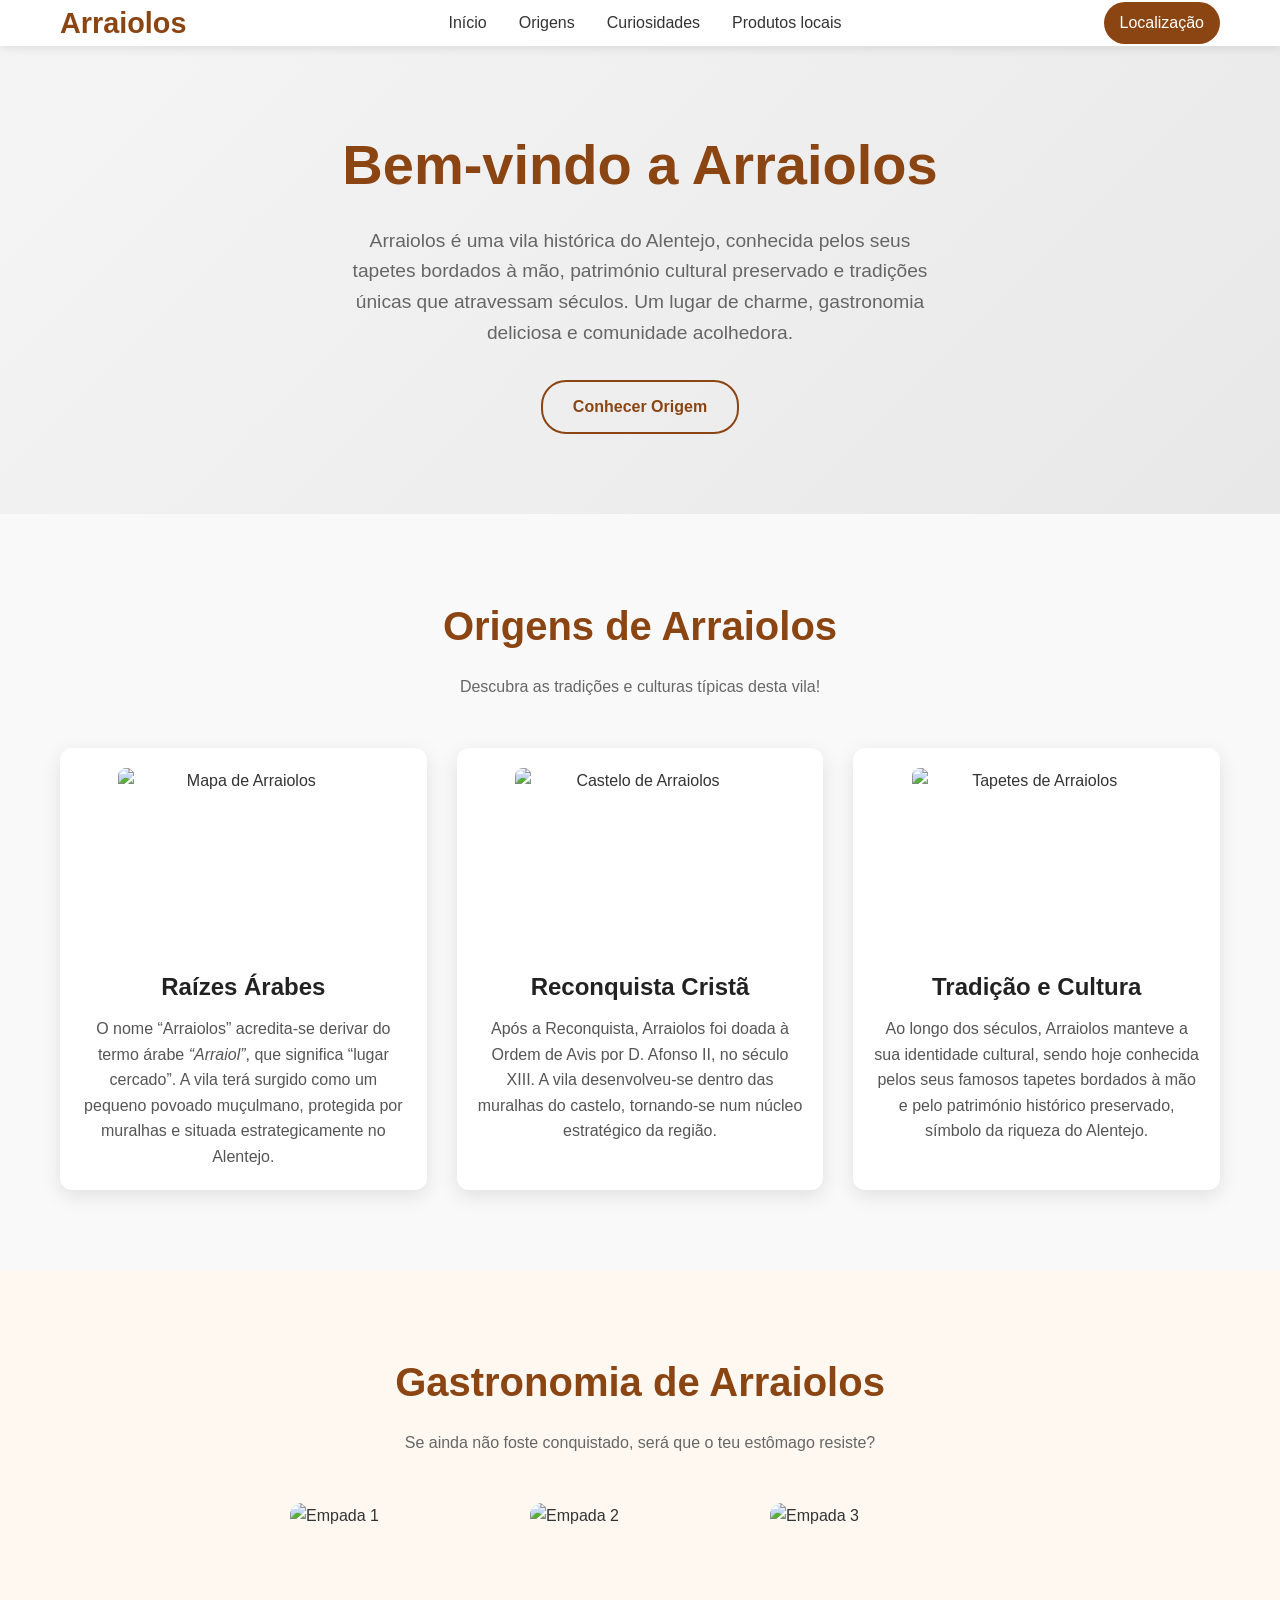
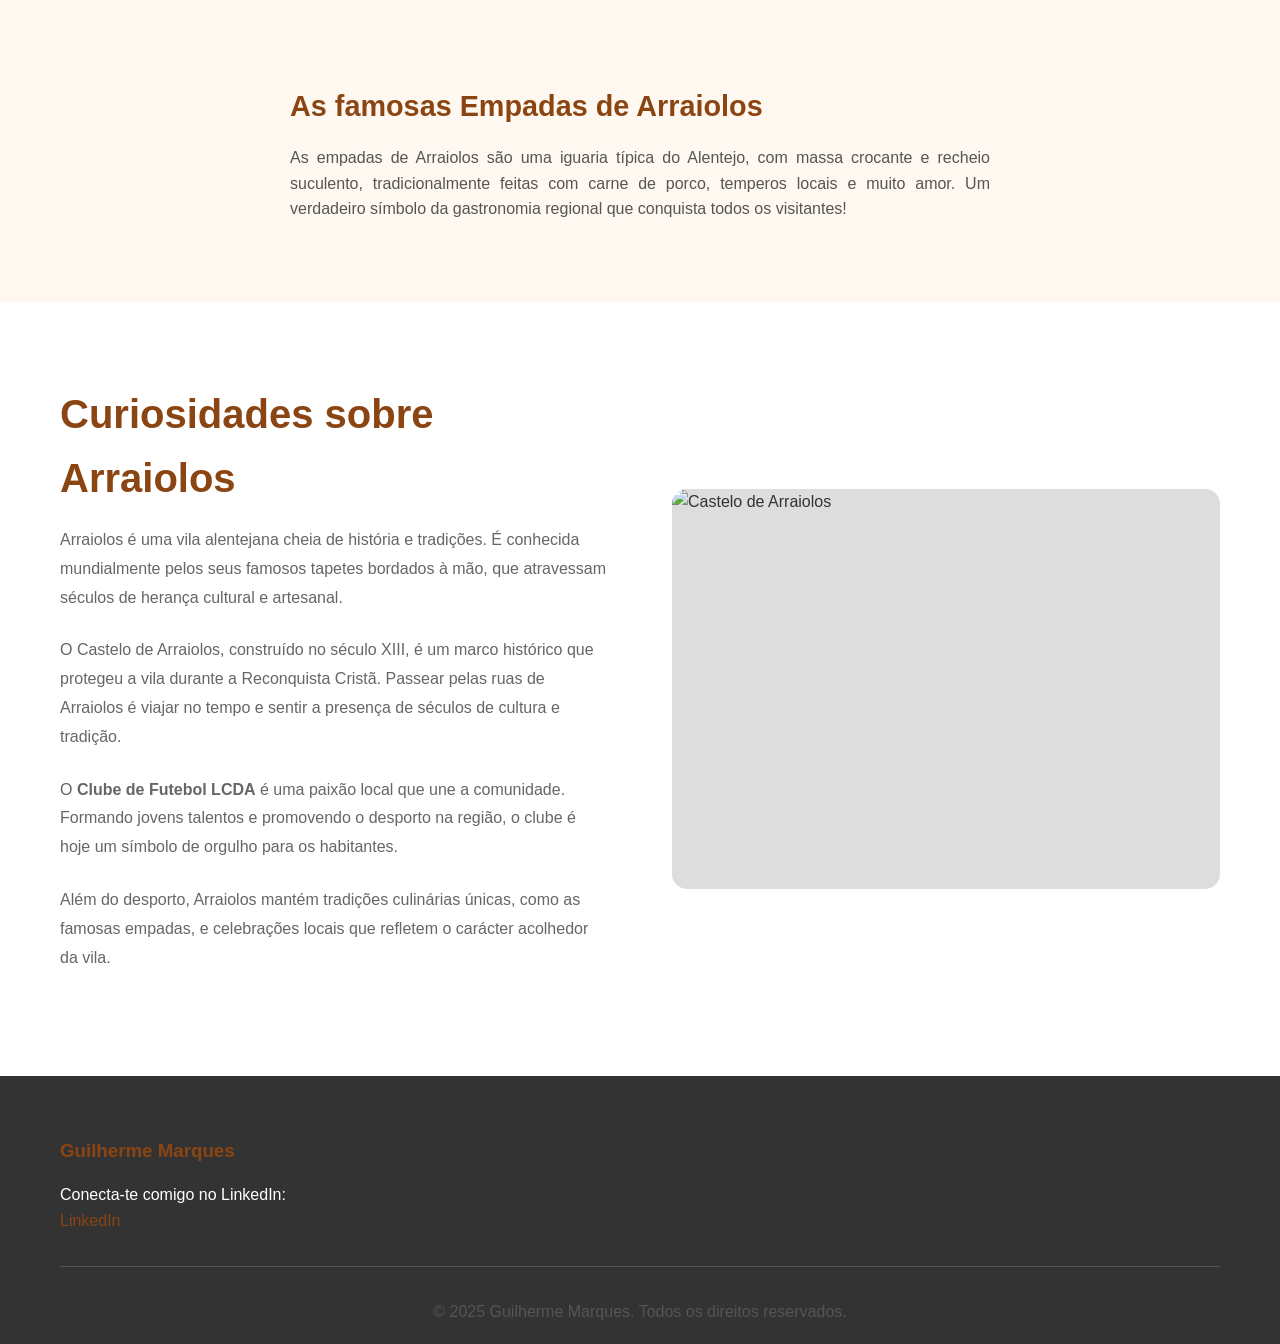
==== index.html @ 305c2fb1 "Update and rename Arraiolos.html to index.html" ====
<!DOCTYPE html>
<html lang="pt-PT">
<head>
    <meta charset="UTF-8">
    <meta name="viewport" content="width=device-width, initial-scale=1.0">
    <title>Arraiolos</title>
    <style>
        * {
            margin: 0;
            padding: 0;
            box-sizing: border-box;
        }

        body {
            font-family: 'Arial', sans-serif;
            line-height: 1.6;
            color: #333;
        }

        .container {
            max-width: 1200px;
            margin: 0 auto;
            padding: 0 20px;
        }

        /* Header */
        header {
            background: #fff;
            box-shadow: 0 2px 10px rgba(0,0,0,0.1);
            position: fixed;
            width: 100%;
            top: 0;
            z-index: 1000;
        }

        nav {
            display: flex;
            justify-content: space-between;
            align-items: center;
            padding: 1rem 0;
        }

        .logo {
            font-size: 1.8rem;
            font-weight: bold;
            color: #8B4513;
        }

        .nav-links {
            display: flex;
            list-style: none;
            gap: 2rem;
        }

        .nav-links a {
            text-decoration: none;
            color: #333;
            font-weight: 500;
            transition: color 0.3s;
        }

        .nav-links a:hover {
            color: #8B4513;
        }

        .cart-icon {
            background: #8B4513;
            color: white;
            padding: 0.5rem 1rem;
            border-radius: 25px;
            text-decoration: none;
            transition: background 0.3s;
        }

        .cart-icon:hover {
            background: #A0522D;
        }

        /* Hero Section */
        .hero {
            background: linear-gradient(135deg, #f5f5f5 0%, #e8e8e8 100%);
            padding: 120px 0 80px;
            text-align: center;
        }

        .hero h1 {
            font-size: 3.5rem;
            margin-bottom: 1rem;
            color: #8B4513;
        }

        .hero p {
            font-size: 1.2rem;
            margin-bottom: 2rem;
            color: #666;
            max-width: 600px;
            margin-left: auto;
            margin-right: auto;
        }

        .btn {
            display: inline-block;
            background: #8B4513;
            color: white;
            padding: 12px 30px;
            text-decoration: none;
            border-radius: 25px;
            font-weight: bold;
            transition: all 0.3s;
            margin: 0 10px;
        }

        .btn:hover {
            background: #A0522D;
            transform: translateY(-2px);
        }

        .btn-outline {
            background: transparent;
            color: #8B4513;
            border: 2px solid #8B4513;
        }

        .btn-outline:hover {
            background: #8B4513;
            color: white;
        }

        /* Features Section */
        .features {
            padding: 80px 0;
            background: white;
        }

        .features-grid {
            display: grid;
            grid-template-columns: repeat(auto-fit, minmax(300px, 1fr));
            gap: 3rem;
            margin-top: 3rem;
        }

        .feature {
            text-align: center;
            padding: 2rem;
        }

        .feature-icon {
            width: 80px;
            height: 80px;
            background: #8B4513;
            border-radius: 50%;
            display: flex;
            align-items: center;
            justify-content: center;
            margin: 0 auto 1rem;
            font-size: 2rem;
            color: white;
        }

        .feature h3 {
            font-size: 1.5rem;
            margin-bottom: 1rem;
            color: #8B4513;
        }

        /* Origem Section */
        .origem-section {
            padding: 80px 0;
            background: #f9f9f9;
        }

        .section-title {
            text-align: center;
            font-size: 2.5rem;
            margin-bottom: 1rem;
            color: #8B4513;
        }

        .section-subtitle {
            text-align: center;
            color: #666;
            margin-bottom: 3rem;
            max-width: 600px;
            margin-left: auto;
            margin-right: auto;
        }

        .origem-grid {
            display: grid;
            grid-template-columns: repeat(auto-fit, minmax(280px, 1fr));
            gap: 30px;
        }

        .origem-card {
            background-color: #fff;
            border-radius: 12px;
            overflow: hidden;
            box-shadow: 0 6px 20px rgba(0,0,0,0.1);
            text-align: center;
            padding: 20px;
            transition: transform 0.3s ease;
        }

        .origem-card:hover {
            transform: translateY(-5px);
        }

        .origem-image {
            width: 100%;          /* Ocupa toda a largura do card */
            max-width: 250px;     /* Largura máxima uniforme */
            height: 180px;        /* Altura fixa para todas as imagens */
            object-fit: cover;    /* Corta ou ajusta para preencher sem distorcer */
            display: block;
            margin: 0 auto 20px;  /* Centraliza horizontalmente e dá espaçamento abaixo */
            border-radius: 8px;   /* Opcional, cantos arredondados */
        }


        .origem-content h3 {
            font-size: 1.5rem;
            margin-bottom: 10px;
            color: #222;
        }

        .origem-content p {
            font-size: 1rem;
            color: #555;
            line-height: 1.6;
        }

        
        /* About Section */
        .about {
            padding: 80px 0;
            background: white;
        }

        .about-content {
            display: grid;
            grid-template-columns: 1fr 1fr;
            gap: 4rem;
            align-items: center;
        }

        .about-text h2 {
            font-size: 2.5rem;
            margin-bottom: 1rem;
            color: #8B4513;
        }

        .about-text p {
            margin-bottom: 1.5rem;
            color: #666;
            line-height: 1.8;
        }

        .about-image {
            width: 100%;
            height: 400px;
            background: #ddd;
            border-radius: 15px;
            overflow: hidden;
        }

        .about-image img {
            width: 100%;
            height: 100%;
            object-fit: cover;
        }
        .gastronomia-section {
    padding: 80px 0;
    background: #fff8f0;
}

    .gastronomia-grid {
        display: flex;
        justify-content: center; /* centraliza as imagens */
        gap: 20px;               /* espaço entre as imagens */
        flex-wrap: wrap;          /* quebra em ecrãs pequenos */
        margin-bottom: 30px;      /* espaço entre imagens e texto */
    }

    .gastronomia-image {
        width: 220px;             /* largura uniforme */
        height: 150px;            /* altura uniforme */
        object-fit: cover;
        border-radius: 12px;
        display: block;
    }

    .gastronomia-text {
        max-width: 700px;
        margin: 0 auto;
        text-align: center;
        text-align: justify;
    }

    .gastronomia-text h3 {
        font-size: 1.8rem;
        margin-bottom: 1rem;
        color: #8B4513;
    }

    .gastronomia-text p {
        font-size: 1rem;
        line-height: 1.6;
        color: #555;
    }




        /* Footer */
        footer {
            background: #333;
            color: white;
            padding: 60px 0 20px;
        }

        .footer-content {
            display: grid;
            grid-template-columns: repeat(auto-fit, minmax(250px, 1fr));
            gap: 3rem;
            margin-bottom: 2rem;
        }

        .footer-section h3 {
            margin-bottom: 1rem;
            color: #8B4513;
        }

        .footer-section ul {
            list-style: none;
        }

        .footer-section ul li {
            margin-bottom: 0.5rem;
        }

        .footer-section ul li a {
            color: #ccc;
            text-decoration: none;
            transition: color 0.3s;
        }

        .footer-section ul li a:hover {
            color: #8B4513;
        }

        .footer-bottom {
            text-align: center;
            padding-top: 2rem;
            border-top: 1px solid #555;
            color: #ccc;
        }

        /* Responsive Design */
        @media (max-width: 768px) {
            .nav-links {
                display: none;
            }

            .hero h1 {
                font-size: 2.5rem;
            }

            .hero p {
                font-size: 1rem;
            }

            .about-content {
                grid-template-columns: 1fr;
                gap: 2rem;
            }

            .features-grid,
            .origem-grid {
                grid-template-columns: 1fr;
            }

            .container {
                padding: 0 15px;
            }
        }

        /* Animations */
        @keyframes fadeInUp {
            from {
                opacity: 0;
                transform: translateY(30px);
            }
            to {
                opacity: 1;
                transform: translateY(0);
            }
        }

        .fade-in {
            animation: fadeInUp 0.6s ease-out;
        }
    </style>
</head>
<body>
    <!-- Header -->
    <header>
        <nav class="container">
            <div class="logo">Arraiolos</div>
            <ul class="nav-links">
                <li><a href="#inicio">Início</a></li>
                <li><a href="#origem-arraiolos">Origens</a></li>
                <li><a href="#sobre">Curiosidades</a></li>
                <li><a href="#gastronomia">Produtos locais</a></li>
            </ul>
            <a href="https://www.google.com/maps/place/Arraiolos,+Portugal" class="cart-icon" target="_blank">Localização</a>
        </nav>
    </header>

    <!-- Hero Section -->
    <!-- Hero Section -->
    <section id="inicio" class="hero">
        <div class="container">
            <h1 class="fade-in">Bem-vindo a Arraiolos</h1>
            <p class="fade-in">
                Arraiolos é uma vila histórica do Alentejo, conhecida pelos seus tapetes bordados à mão, património cultural preservado e tradições únicas que atravessam séculos. Um lugar de charme, gastronomia deliciosa e comunidade acolhedora.
            </p>
            <div>
                <a href="#origem-arraiolos" class="btn btn-outline">Conhecer Origem</a>
            </div>
        </div>
    </section>

    

    <!-- Origem do Nome Section -->
    <section id="origem-arraiolos" class="origem-section">
        <div class="container">
            <h2 class="section-title">Origens de Arraiolos</h2>
            <p class="section-subtitle">Descubra as tradições e culturas típicas desta vila!</p>
            
            <div class="origem-grid">
                <div class="origem-card">
                    <img src="https://www.cm-arraiolos.pt/wp-content/uploads/2020/06/ARU-Arl_Mapa1-APsACRRU-724x1024.jpg" 
                         alt="Mapa de Arraiolos" class="origem-image">
                    <div class="origem-content">
                        <h3>Raízes Árabes</h3>
                        <p>O nome “Arraiolos” acredita-se derivar do termo árabe <em>“Arraiol”</em>, que significa “lugar cercado”. A vila terá surgido como um pequeno povoado muçulmano, protegida por muralhas e situada estrategicamente no Alentejo.</p>
                    </div>
                </div>

                <div class="origem-card">
                    <img src="https://www.impulsiveaddiction.com/wp-content/uploads/2021/05/castelo-arraiolos.jpg" alt="Castelo de Arraiolos" class="origem-image">
                    <div class="origem-content">
                        <h3>Reconquista Cristã</h3>
                        <p>Após a Reconquista, Arraiolos foi doada à Ordem de Avis por D. Afonso II, no século XIII. A vila desenvolveu-se dentro das muralhas do castelo, tornando-se num núcleo estratégico da região.</p>
                    </div>
                </div>

                <div class="origem-card">
                    <img src="https://turistaprofissional.com/wp-content/uploads/2018/09/Tapetes-de-Arraiolos.jpg" alt="Tapetes de Arraiolos" class="origem-image">
                    <div class="origem-content">
                        <h3>Tradição e Cultura</h3>
                        <p>Ao longo dos séculos, Arraiolos manteve a sua identidade cultural, sendo hoje conhecida pelos seus famosos tapetes bordados à mão e pelo património histórico preservado, símbolo da riqueza do Alentejo.</p>
                    </div>
                </div>
            </div>
        </div>
    </section>

    <!-- Gastronomia Section -->
<section id="gastronomia" class="gastronomia-section">
    <div class="container">
        <h2 class="section-title">Gastronomia de Arraiolos</h2>
        <p class="section-subtitle">Se ainda não foste conquistado, será que o teu estômago resiste?</p>
        
        <!-- Imagens lado a lado -->
        <div class="gastronomia-grid">
            <img src="https://www.radiocampanario.com/wp-content/uploads/2024/11/empada-de-arraiolos-1024x683.jpg" 
                 alt="Empada 1" class="gastronomia-image">
            <img src="https://th.bing.com/th/id/R.bf0e6aa4b43ed29412f7caea4fc0fa3c?rik=d457PLE3jk7dqQ&riu=http%3a%2f%2fimagens.publico.pt%2fimagens.aspx%2f539036%3ftp%3dKM%26act%3dResize&ehk=XNtsohWdDsoBiWt7v4q2dZ6VsHt%2b8f6DkgOXBX88t0o%3d&risl=&pid=ImgRaw&r=0" 
                 alt="Empada 2" class="gastronomia-image">
            <img src="https://infocul.pt/wp-content/uploads/2025/10/empadas.jpg" 
                 alt="Empada 3" class="gastronomia-image">
        </div>

        <!-- Texto por baixo das imagens -->
        <div class="gastronomia-text">
            <h3>As famosas Empadas de Arraiolos</h3>
            <p>As empadas de Arraiolos são uma iguaria típica do Alentejo, com massa crocante e recheio suculento, tradicionalmente feitas com carne de porco, temperos locais e muito amor. Um verdadeiro símbolo da gastronomia regional que conquista todos os visitantes!</p>
        </div>
    </div>
</section>


    

    <!-- Curiosidades Section -->
<section id="sobre" class="about">
    <div class="container">
        <div class="about-content">
            <div class="about-text">
                <h2>Curiosidades sobre Arraiolos</h2>
                <p>Arraiolos é uma vila alentejana cheia de história e tradições. É conhecida mundialmente pelos seus famosos tapetes bordados à mão, que atravessam séculos de herança cultural e artesanal.</p>
                <p>O Castelo de Arraiolos, construído no século XIII, é um marco histórico que protegeu a vila durante a Reconquista Cristã. Passear pelas ruas de Arraiolos é viajar no tempo e sentir a presença de séculos de cultura e tradição.</p>
                <p>O <strong>Clube de Futebol LCDA</strong> é uma paixão local que une a comunidade. Formando jovens talentos e promovendo o desporto na região, o clube é hoje um símbolo de orgulho para os habitantes.</p>
                <p>Além do desporto, Arraiolos mantém tradições culinárias únicas, como as famosas empadas, e celebrações locais que refletem o carácter acolhedor da vila.</p>
            </div>
            <div class="about-image">
                <img src="https://www.vortexmag.net/wp-content/uploads/2015/05/10981073_787377341309501_2130083883941642881_o-e1434571297950.jpg" 
                     alt="Castelo de Arraiolos">
            </div>
        </div>
    </div>
</section>

    <!-- Footer -->
    <!-- Footer -->
<footer id="contato">
    <div class="container">
        <div class="footer-content">
            <div class="footer-section">
                <h3>Guilherme Marques</h3>
                <p>Conecta-te comigo no LinkedIn:</p>
                <p><a href="www.linkedin.com/in/guilherme-marques-961790328" target="_blank" style="color: #8B4513; text-decoration: none;">LinkedIn</a></p>
            </div>
        </div>
        <div class="footer-bottom" style="text-align: center; padding-top: 2rem; color: #555;">
            <p>&copy; 2025 Guilherme Marques. Todos os direitos reservados.</p>
        </div>
    </div>
</footer>
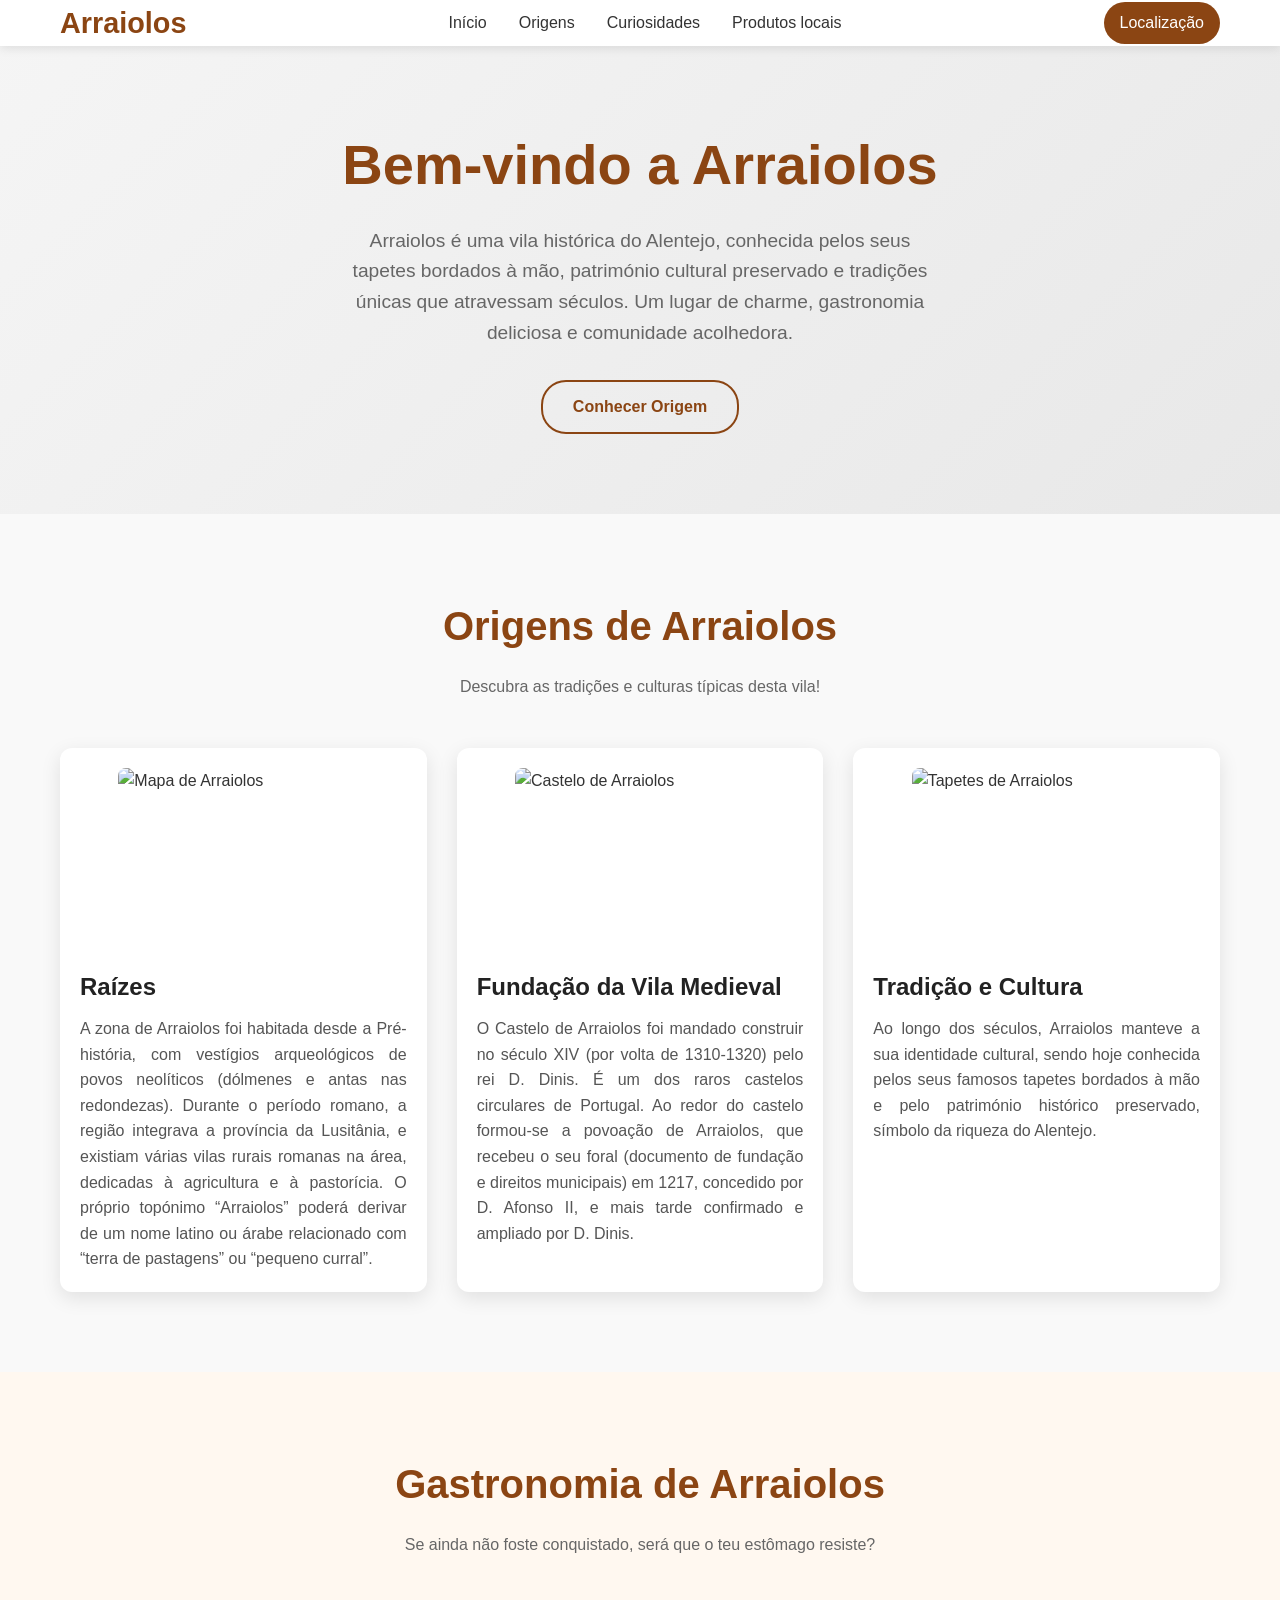
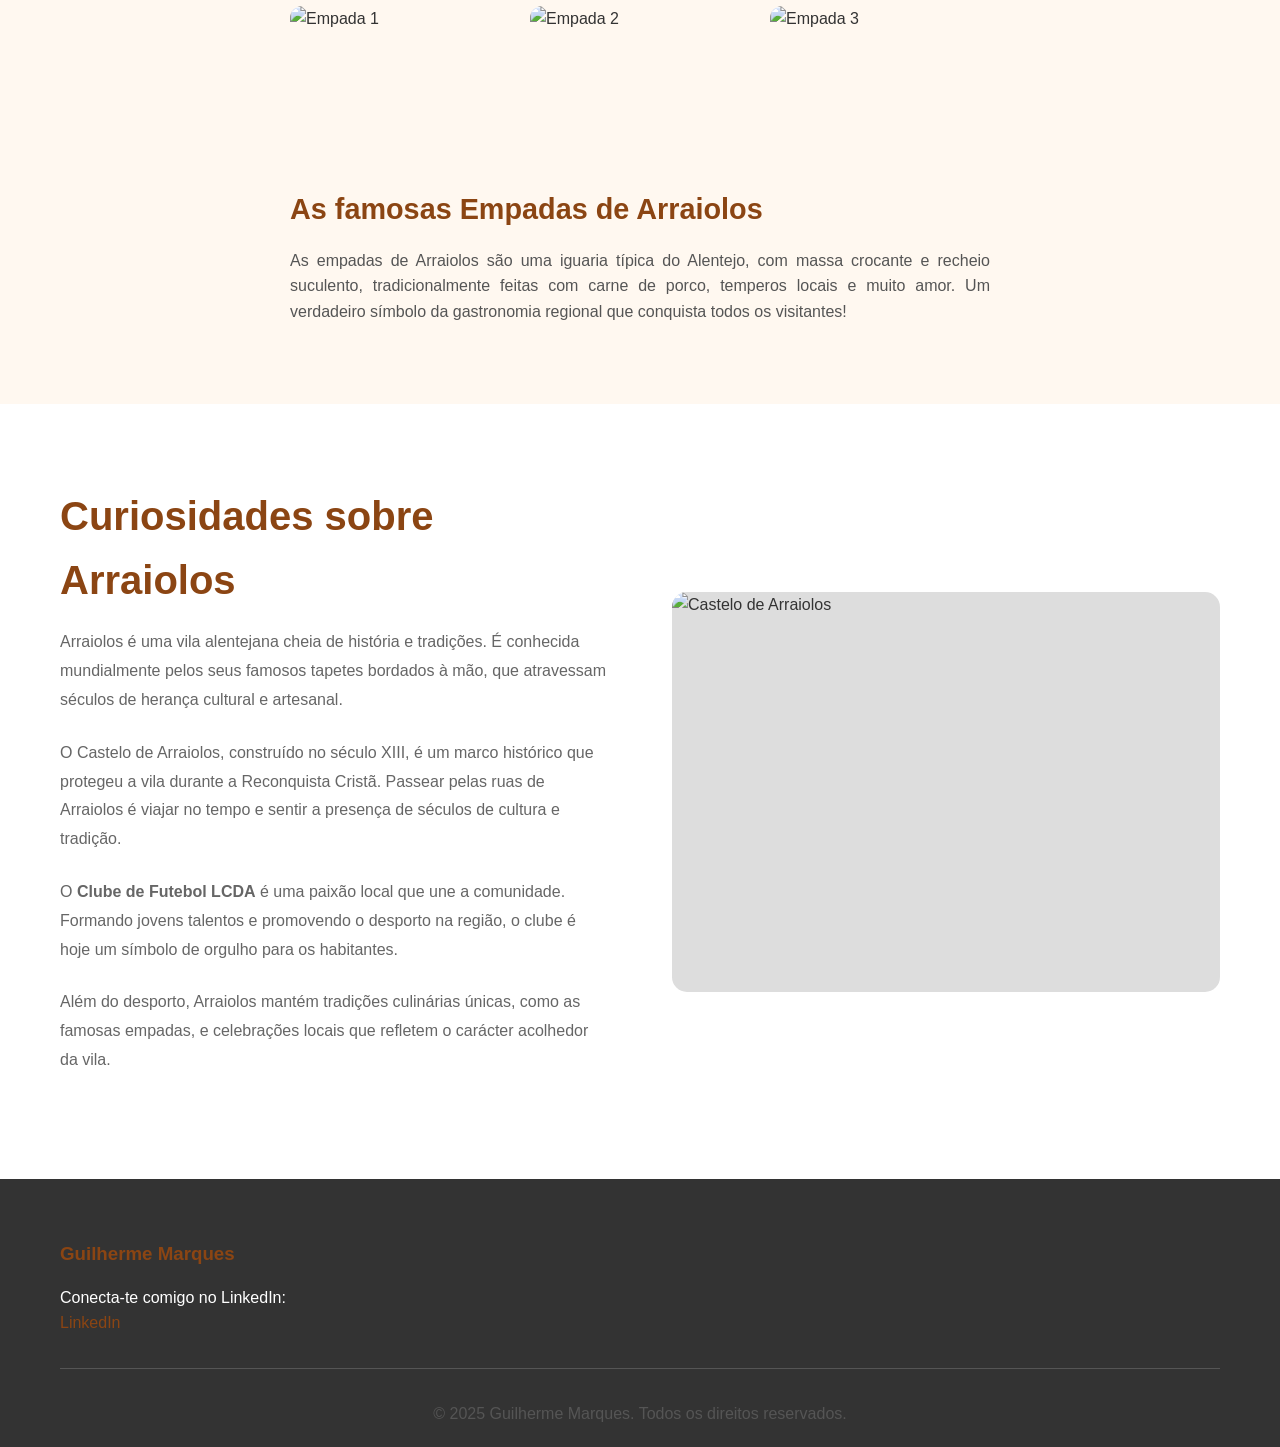
==== commit f897f633: "Atualizei os factos" ====
--- a/index.html
+++ b/index.html
@@ -196,7 +196,7 @@
             border-radius: 12px;
             overflow: hidden;
             box-shadow: 0 6px 20px rgba(0,0,0,0.1);
-            text-align: center;
+            text-align: justify;
             padding: 20px;
             transition: transform 0.3s ease;
         }
@@ -442,16 +442,19 @@
                     <img src="https://www.cm-arraiolos.pt/wp-content/uploads/2020/06/ARU-Arl_Mapa1-APsACRRU-724x1024.jpg" 
                          alt="Mapa de Arraiolos" class="origem-image">
                     <div class="origem-content">
-                        <h3>Raízes Árabes</h3>
-                        <p>O nome “Arraiolos” acredita-se derivar do termo árabe <em>“Arraiol”</em>, que significa “lugar cercado”. A vila terá surgido como um pequeno povoado muçulmano, protegida por muralhas e situada estrategicamente no Alentejo.</p>
+                        <h3>Raízes</h3>
+                        <p>A zona de Arraiolos foi habitada desde a Pré-história, com vestígios arqueológicos de povos neolíticos (dólmenes e antas nas redondezas). 
+                            Durante o período romano, a região integrava a província da Lusitânia, e existiam várias vilas rurais romanas na área, dedicadas à agricultura e à pastorícia.
+                            O próprio topónimo “Arraiolos” poderá derivar de um nome latino ou árabe relacionado com “terra de pastagens” ou “pequeno curral”.</p>
                     </div>
                 </div>
 
                 <div class="origem-card">
                     <img src="https://www.impulsiveaddiction.com/wp-content/uploads/2021/05/castelo-arraiolos.jpg" alt="Castelo de Arraiolos" class="origem-image">
                     <div class="origem-content">
-                        <h3>Reconquista Cristã</h3>
-                        <p>Após a Reconquista, Arraiolos foi doada à Ordem de Avis por D. Afonso II, no século XIII. A vila desenvolveu-se dentro das muralhas do castelo, tornando-se num núcleo estratégico da região.</p>
+                        <h3>Fundação da Vila Medieval</h3>
+                        <p>O Castelo de Arraiolos foi mandado construir no século XIV (por volta de 1310-1320) pelo rei D. Dinis.
+                            É um dos raros castelos circulares de Portugal. Ao redor do castelo formou-se a povoação de Arraiolos, que recebeu o seu foral (documento de fundação e direitos municipais) em 1217, concedido por D. Afonso II, e mais tarde confirmado e ampliado por D. Dinis.</p>
                     </div>
                 </div>
 
